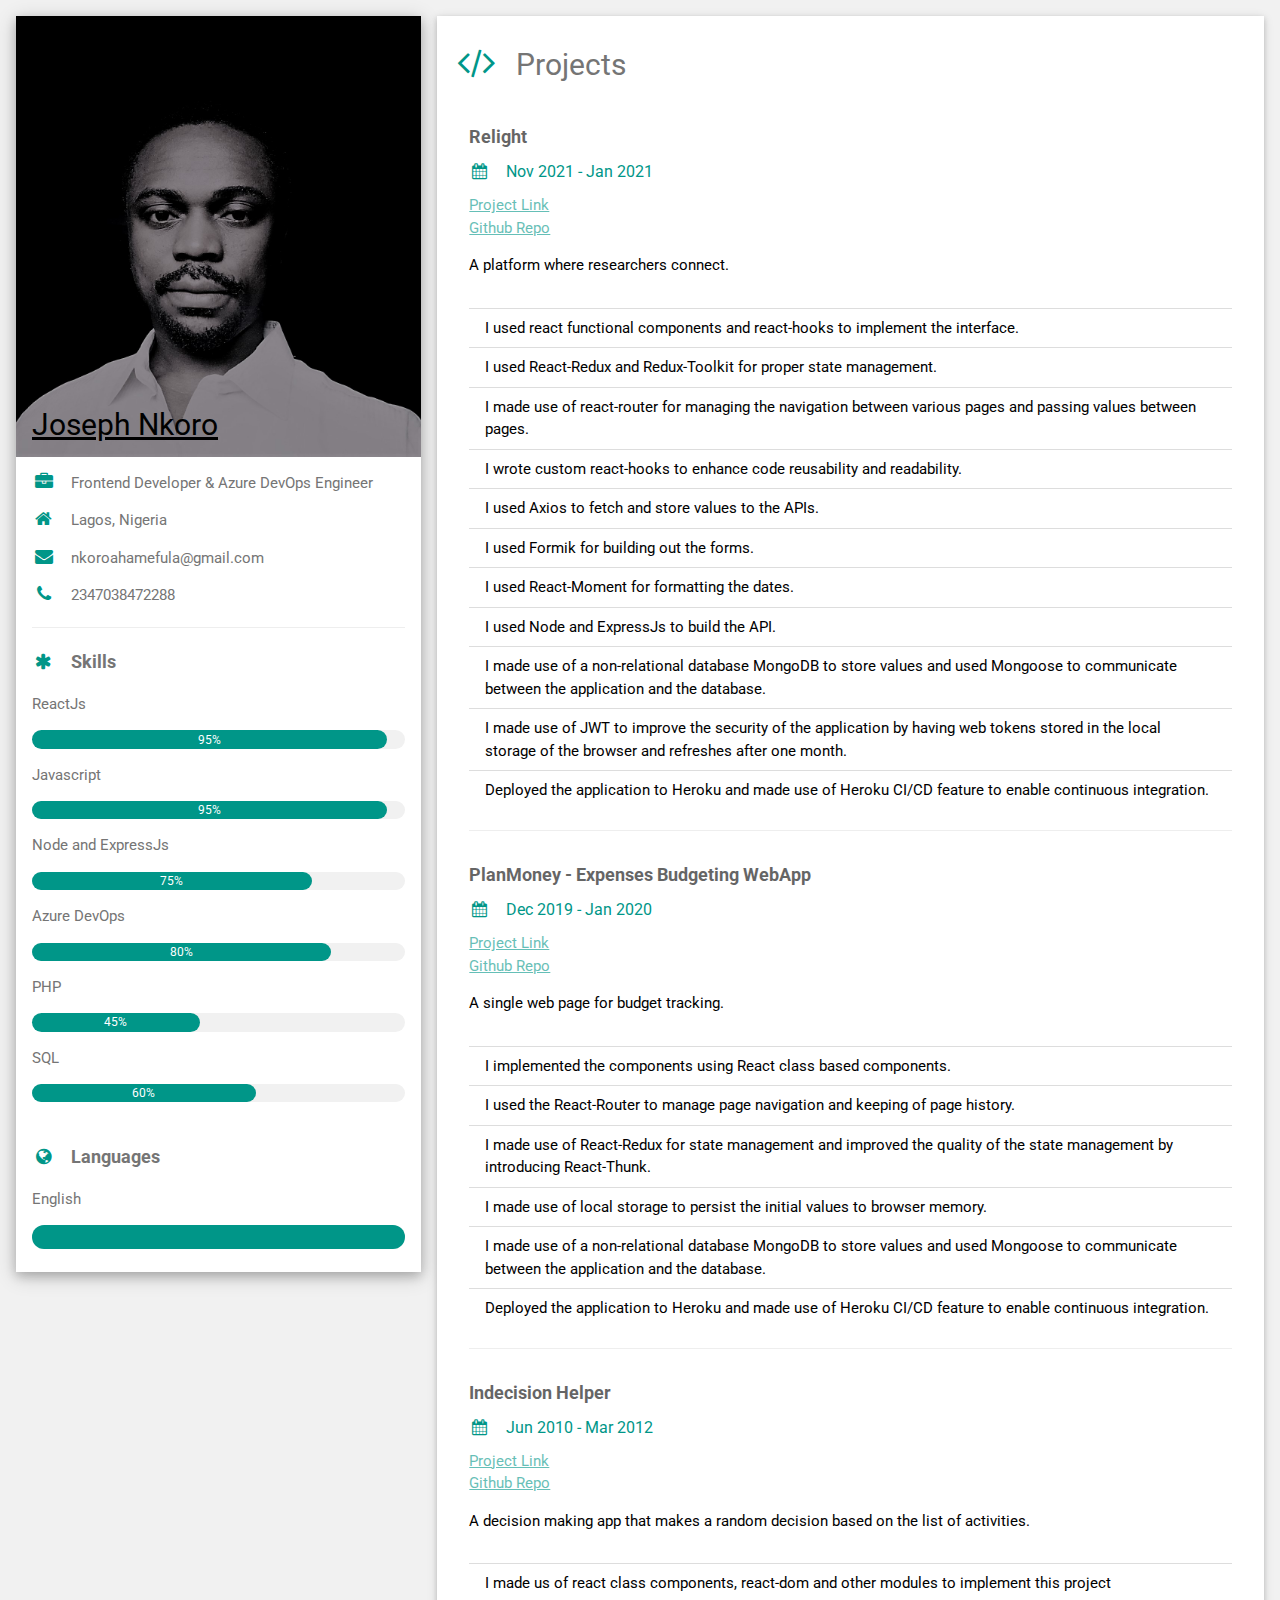
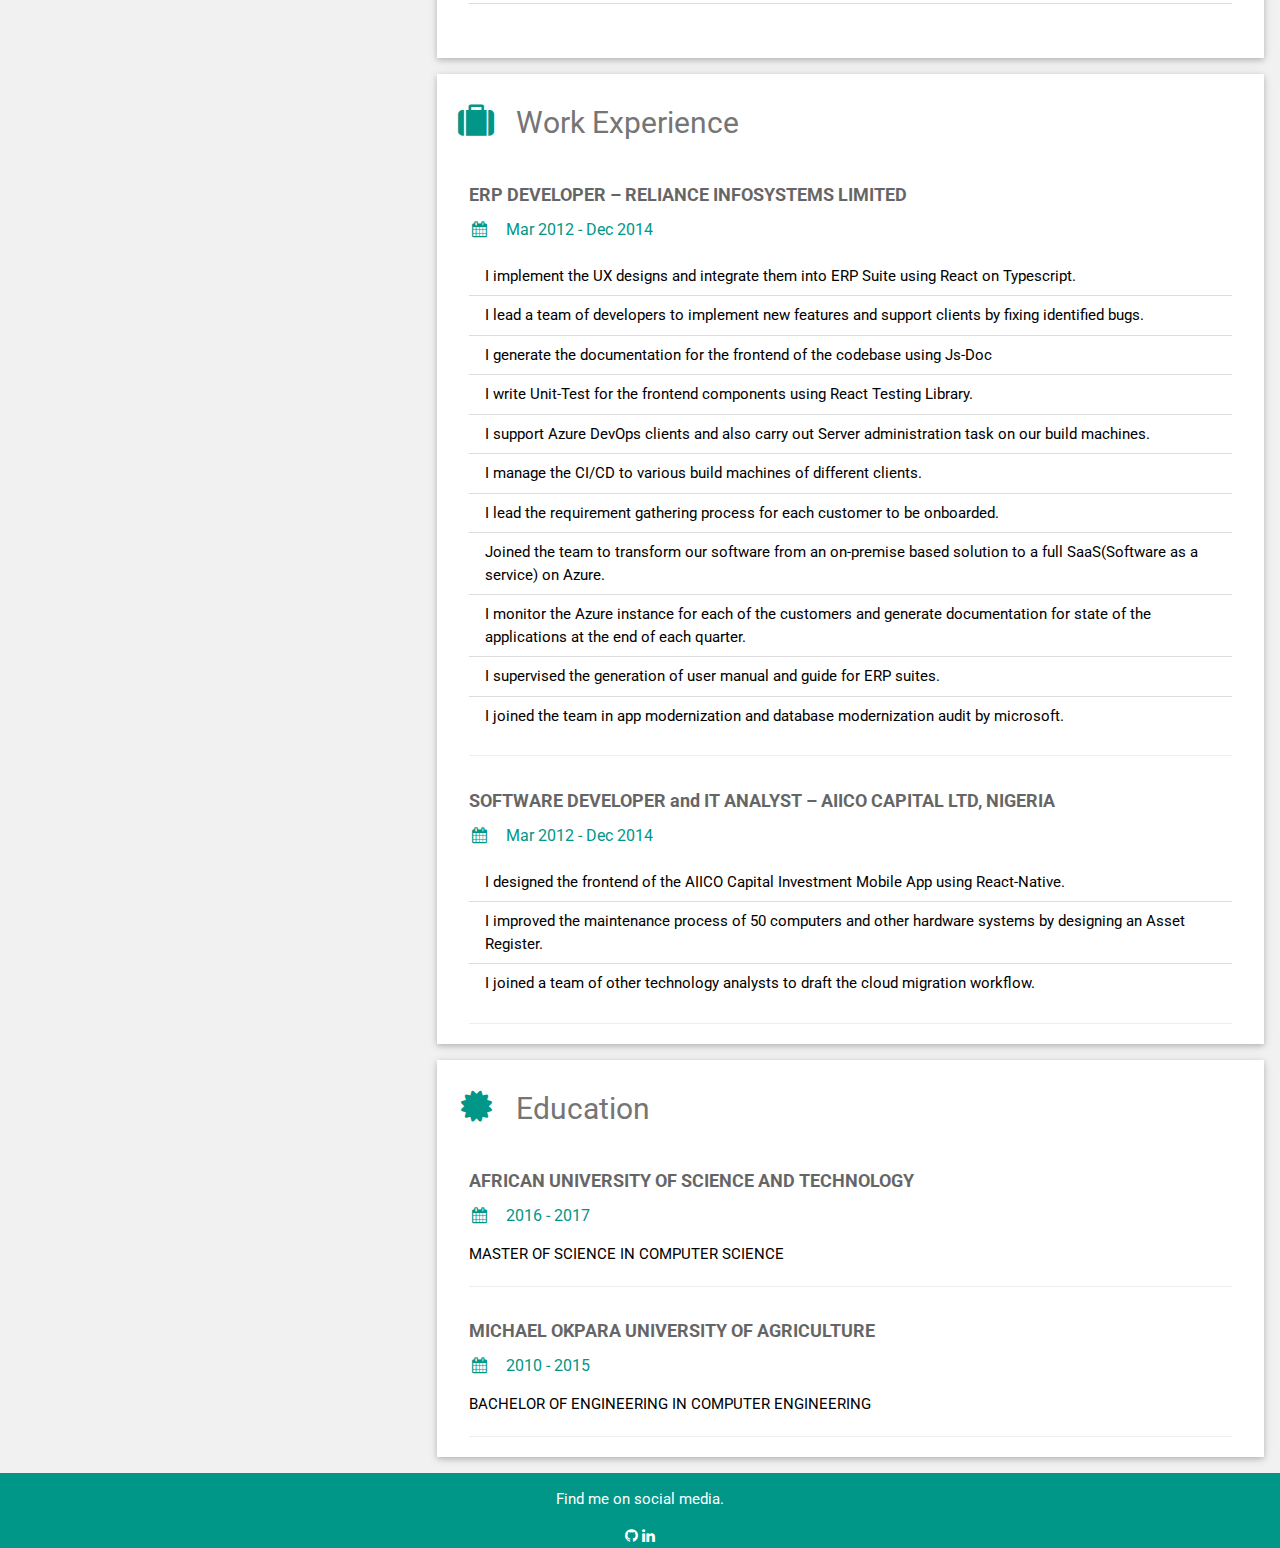
==== cv.html @ 9ff5b2dc "my profile page" ====
<!DOCTYPE html>
<html>
<title>Joseph Nkoro
</title>
<meta charset="UTF-8">
<meta name="viewport" content="width=device-width, initial-scale=1">
<link rel="icon" href="/images/rocks.jpg">
<link rel="stylesheet" href="https://www.w3schools.com/w3css/4/w3.css">
<link rel='stylesheet' href='https://fonts.googleapis.com/css?family=Roboto'>
<link rel="stylesheet" href="https://cdnjs.cloudflare.com/ajax/libs/font-awesome/4.7.0/css/font-awesome.min.css">
<style>
html,body,h1,h2,h3,h4,h5,h6 {font-family: "Roboto", sans-serif}
</style>
<body class="w3-light-grey">

<!-- Page Container -->
<div class="w3-content w3-margin-top" style="max-width:1400px;">

  <!-- The Grid -->
  <div class="w3-row-padding">
  
    <!-- Left Column -->
    <div class="w3-third">
      
      <div class="w3-white w3-text-grey w3-card-4">
        
        <div class="w3-display-container">
         
          <img src="images/man_smoke2.jpg" style="width:100%" alt="Avatar">
          <div class="w3-display-bottomleft w3-container w3-text-black">

            <a href="index.html"><h2>Joseph Nkoro</h2></a>
            
          </div>
        </div>
        <div class="w3-container">
          <p><i class="fa fa-briefcase fa-fw w3-margin-right w3-large w3-text-teal"></i>Frontend Developer &amp; Azure DevOps Engineer</p>
          <p><i class="fa fa-home fa-fw w3-margin-right w3-large w3-text-teal"></i>Lagos, Nigeria</p>
          <p><i class="fa fa-envelope fa-fw w3-margin-right w3-large w3-text-teal"></i>nkoroahamefula@gmail.com</p>
          <p><i class="fa fa-phone fa-fw w3-margin-right w3-large w3-text-teal"></i>2347038472288</p>
          <hr>

          <p class="w3-large"><b><i class="fa fa-asterisk fa-fw w3-margin-right w3-text-teal"></i>Skills</b></p>
          <p>ReactJs</p>
          <div class="w3-light-grey w3-round-xlarge w3-small">
            <div class="w3-container w3-center w3-round-xlarge w3-teal" style="width:95%">95%</div>
          </div>
          <p>Javascript</p>
          <div class="w3-light-grey w3-round-xlarge w3-small">
            <div class="w3-container w3-center w3-round-xlarge w3-teal" style="width:95%">
              <div class="w3-center w3-text-white">95%</div>
            </div>
          </div>
          <p>Node and ExpressJs</p>
          <div class="w3-light-grey w3-round-xlarge w3-small">
            <div class="w3-container w3-center w3-round-xlarge w3-teal" style="width:75%">75%</div>
          </div>
          <p>Azure DevOps</p>
          <div class="w3-light-grey w3-round-xlarge w3-small">
            <div class="w3-container w3-center w3-round-xlarge w3-teal" style="width:80%">80%</div>
          </div>
          <p>PHP</p>
          <div class="w3-light-grey w3-round-xlarge w3-small">
            <div class="w3-container w3-center w3-round-xlarge w3-teal" style="width:45%">45%</div>
          </div>
          <p>SQL</p>
          <div class="w3-light-grey w3-round-xlarge w3-small">
            <div class="w3-container w3-center w3-round-xlarge w3-teal" style="width:60%">60%</div>
          </div>
          <br>

          <p class="w3-large w3-text-theme"><b><i class="fa fa-globe fa-fw w3-margin-right w3-text-teal"></i>Languages</b></p>
          <p>English</p>
          <div class="w3-light-grey w3-round-xlarge">
            <div class="w3-round-xlarge w3-teal" style="height:24px;width:100%"></div>
          </div>
          <br>
        </div>
      </div><br>

    <!-- End Left Column -->
    </div>

    <!-- Right Column -->
    <div class="w3-twothird">

      <div class="w3-container w3-card w3-white w3-margin-bottom">
        <h2 class="w3-text-grey w3-padding-16"><i class="fa fa-code fa-fw w3-margin-right w3-xxlarge w3-text-teal"></i>Projects</h2>
        <div class="w3-container">
          <h5 class="w3-opacity"><b>Relight</b></h5>
          <h6 class="w3-text-teal"><i class="fa fa-calendar fa-fw w3-margin-right"></i>Nov 2021 - Jan 2021</h6>
          <div class="w3-text-teal w3-opacity"><a href="https://immense-lowlands-82195.herokuapp.com/">Project Link</a></div>
          <div class="w3-text-teal w3-opacity"><a href="https://github.com/nkorojoseph/RELIGHT">Github Repo</a></div>
          <p>
            A platform where researchers connect.
            <ul class="w3-ul w3">
              <li></li>
              <li> I used react functional components and react-hooks to implement the interface. </li>
              <li> I used React-Redux and Redux-Toolkit for proper state management. </li>
              <li> I made use of react-router for managing the navigation between various pages and passing values between pages. </li>
              <li> I wrote custom react-hooks to enhance code reusability and readability. </li>
              <li>  I used Axios to fetch and store values to the APIs. </li>
              <li> I used Formik for building out the forms. </li>
              <li>  I used React-Moment for formatting the dates. </li>
              <li> I used Node and ExpressJs to build the API. </li>
              <li> I made use of a non-relational database MongoDB to store values and used Mongoose to communicate between the
                application and the database. </li>
              <li> I made use of JWT to improve the security of the application by having web tokens stored in the local storage of the
                browser and refreshes after one month. </li>
            <li>   Deployed the application to Heroku and made use of Heroku CI/CD feature to enable continuous integration.</li>
            </ul>

          </p>
          <hr>
        </div>
        <div class="w3-container">
          <h5 class="w3-opacity"><b>PlanMoney - Expenses Budgeting WebApp</b></h5>
          <h6 class="w3-text-teal"><i class="fa fa-calendar fa-fw w3-margin-right"></i>Dec 2019 - Jan 2020</h6>
          <div class="w3-text-teal w3-opacity"><a href="https://planmoney.herokuapp.com/">Project Link</a></div>
          <div class="w3-text-teal w3-opacity"><a href="https://github.com/nkorojoseph/BUDIT">Github Repo</a></div>

          <p>
            A single web page for budget tracking. 
            <ul class="w3-ul w3">
              <li> </li>
              <li> I implemented the components using React class based components. </li>
              <li>  I used the React-Router to manage page navigation and keeping of page history. </li>
              <li> I made use of React-Redux for state management and improved the quality of the state management by introducing
                React-Thunk. </li>
              <li> I made use of local storage to persist the initial values to browser memory. </li>
              <li> I made use of a non-relational database MongoDB to store values and used Mongoose to communicate between the
                application and the database. </li>
              <li> Deployed the application to Heroku and made use of Heroku CI/CD feature to enable continuous integration. </li>
            </ul>
          </p>
          <hr>
        </div>
        <div class="w3-container">
          <h5 class="w3-opacity"><b>Indecision Helper</b></h5>
          <h6 class="w3-text-teal"><i class="fa fa-calendar fa-fw w3-margin-right"></i>Jun 2010 - Mar 2012</h6>
          <div class="w3-text-teal w3-opacity"><a href="https://decideme.herokuapp.com/">Project Link</a></div>
          <div class="w3-text-teal w3-opacity"><a href="https://github.com/nkorojoseph/indecision">Github Repo</a></div>
          <p>
            A decision making app that makes a random decision based on the list of activities.
            <ul class="w3-ul w3">
              <li> </li>
              <li> I made us of react class components, react-dom and other modules to implement this project</li>
              <li> </li>
            </ul>
          </p><br>
        </div>
      </div>
    
      <div class="w3-container w3-card w3-white w3-margin-bottom">
        <h2 class="w3-text-grey w3-padding-16"><i class="fa fa-suitcase fa-fw w3-margin-right w3-xxlarge w3-text-teal"></i>Work Experience</h2>
        
        <div class="w3-container">
          <h5 class="w3-opacity"><b>ERP DEVELOPER – RELIANCE INFOSYSTEMS LIMITED</b></h5>
          <h6 class="w3-text-teal"><i class="fa fa-calendar fa-fw w3-margin-right"></i>Mar 2012 - Dec 2014</h6>
          <p>
            <ul class="w3-ul w3">
              <li>  I implement the UX designs and integrate them into ERP Suite using React on Typescript.</li>
              <li>I lead a team of developers to implement new features and support clients by fixing identified bugs. </li>
              <li> I generate the documentation for the frontend of the codebase using Js-Doc </li>
              <li>  I write Unit-Test for the frontend components using React Testing Library. </li>
              <li> I support Azure DevOps clients and also carry out Server administration task on our build machines. </li>
              <li>I manage the CI/CD to various build machines of different clients. </li>
              <li>I lead the requirement gathering process for each customer to be onboarded. </li>
              <li> Joined the team to transform our software from an on-premise based solution to a full SaaS(Software as a
                service) on Azure.</li>
              <li>  I monitor the Azure instance for each of the customers and generate documentation for state of the
                applications at the end of each quarter.</li>
              <li>I supervised the generation of user manual and guide for ERP suites. </li>
              <li>  I joined the team in app modernization and database modernization audit by microsoft.</li>
            </ul>
          </p>
          <hr>
        </div>

        <div class="w3-container">
          <h5 class="w3-opacity"><b>SOFTWARE DEVELOPER and IT ANALYST – AIICO CAPITAL LTD, NIGERIA</b></h5>
          <h6 class="w3-text-teal"><i class="fa fa-calendar fa-fw w3-margin-right"></i>Mar 2012 - Dec 2014</h6>
          <p>
            <ul class="w3-ul w3">
              <li> I designed the frontend of the AIICO Capital Investment Mobile App using React-Native.</li>
              <li> I improved the maintenance process of 50 computers and other hardware systems by designing an Asset Register.  </li>
              <li> I joined a team of other technology analysts to draft the cloud migration workflow. </li>
            </ul>
          </p>
          <hr>
        </div>

        
        
      </div>

      <div class="w3-container w3-card w3-white">
        <h2 class="w3-text-grey w3-padding-16"><i class="fa fa-certificate fa-fw w3-margin-right w3-xxlarge w3-text-teal"></i>Education</h2>
        <div class="w3-container">
          <h5 class="w3-opacity"><b>AFRICAN UNIVERSITY OF SCIENCE AND TECHNOLOGY</b></h5>
          <h6 class="w3-text-teal"><i class="fa fa-calendar fa-fw w3-margin-right"></i>2016 - 2017</h6>
          <p>MASTER OF SCIENCE IN COMPUTER SCIENCE</p>
          <hr>
        </div>
        <div class="w3-container">
          <h5 class="w3-opacity"><b>MICHAEL OKPARA UNIVERSITY OF AGRICULTURE</b></h5>
          <h6 class="w3-text-teal"><i class="fa fa-calendar fa-fw w3-margin-right"></i>2010 - 2015</h6>
          <p>BACHELOR OF ENGINEERING IN COMPUTER ENGINEERING</p>
          <hr>
        </div>
        
      </div>

    <!-- End Right Column -->
    </div>
    
  <!-- End Grid -->
  </div>
  
  <!-- End Page Container -->
</div>

<footer class="w3-container w3-teal w3-center w3-margin-top">
  <p>Find me on social media.</p>
  <i class="fa fa-github w3-hover-opacity"></i>
  <i class="fa fa-linkedin w3-hover-opacity"></i>
</footer>

</body>
</html>
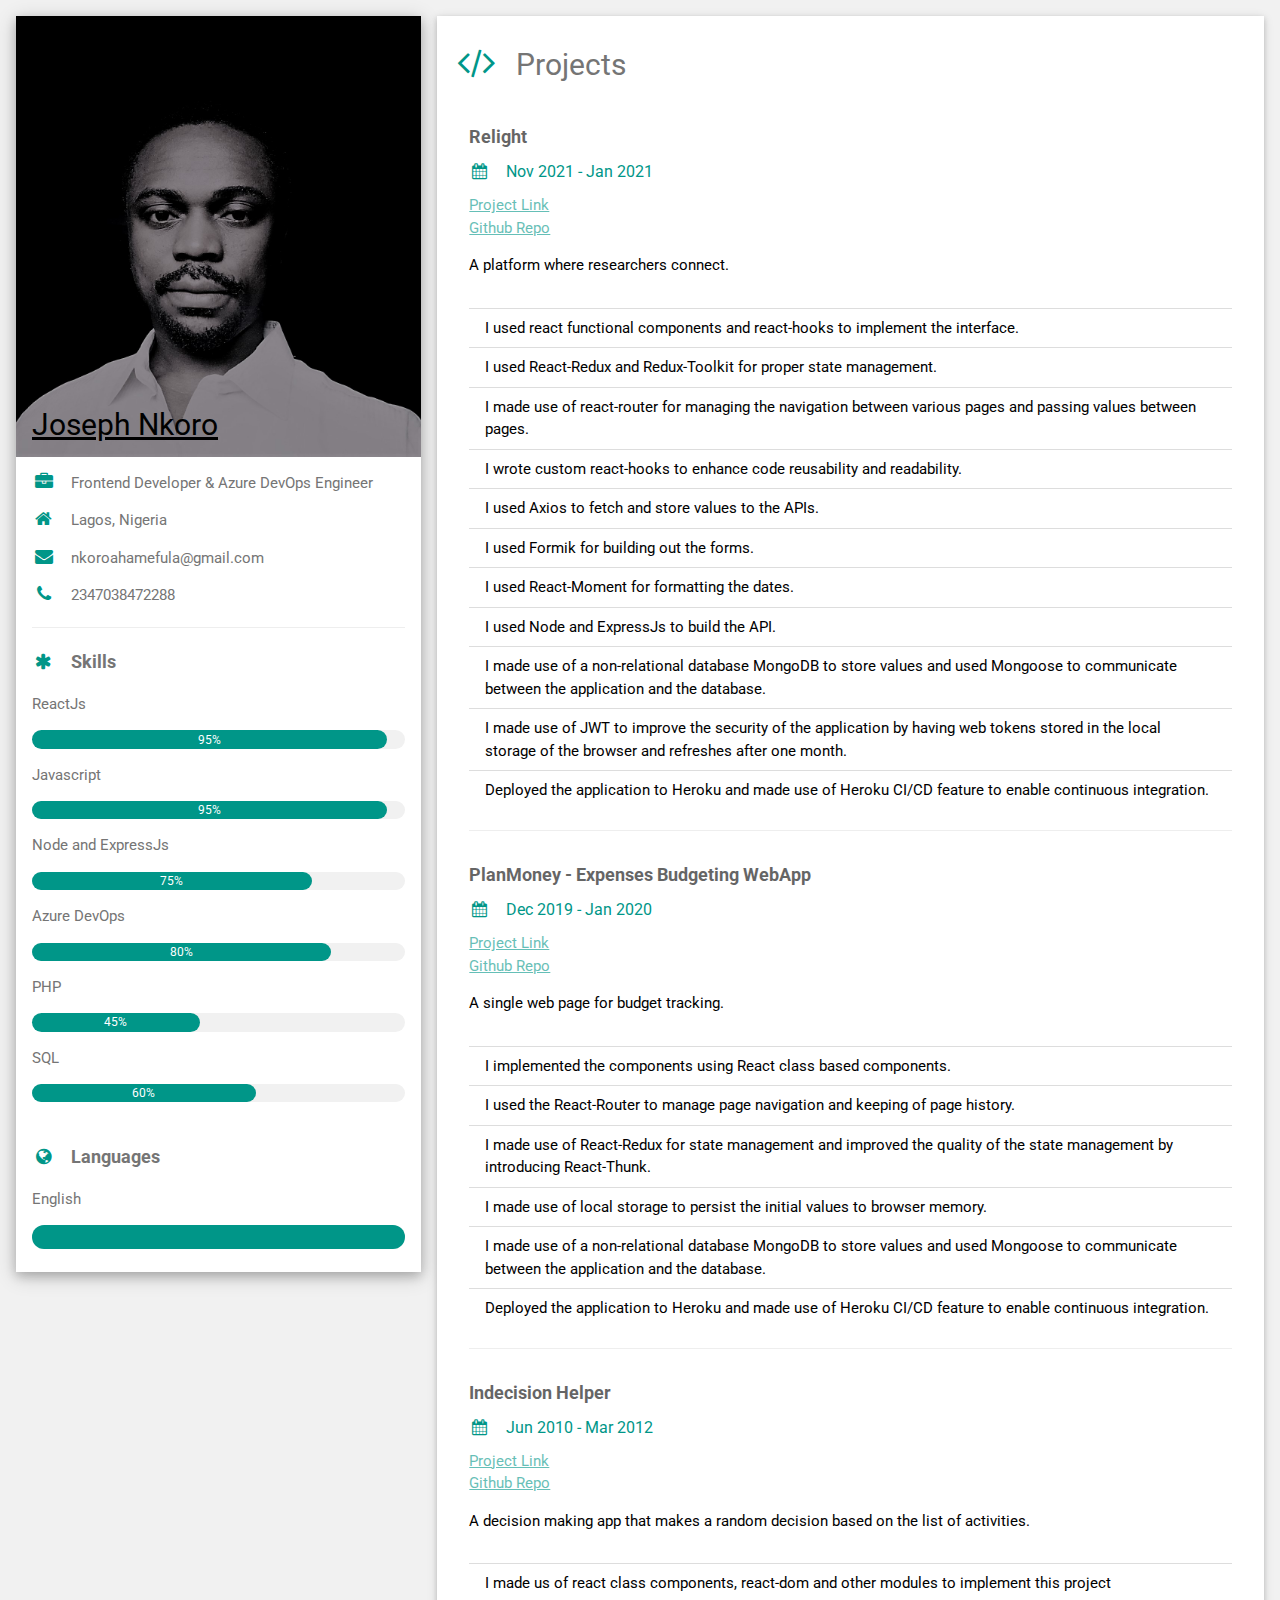
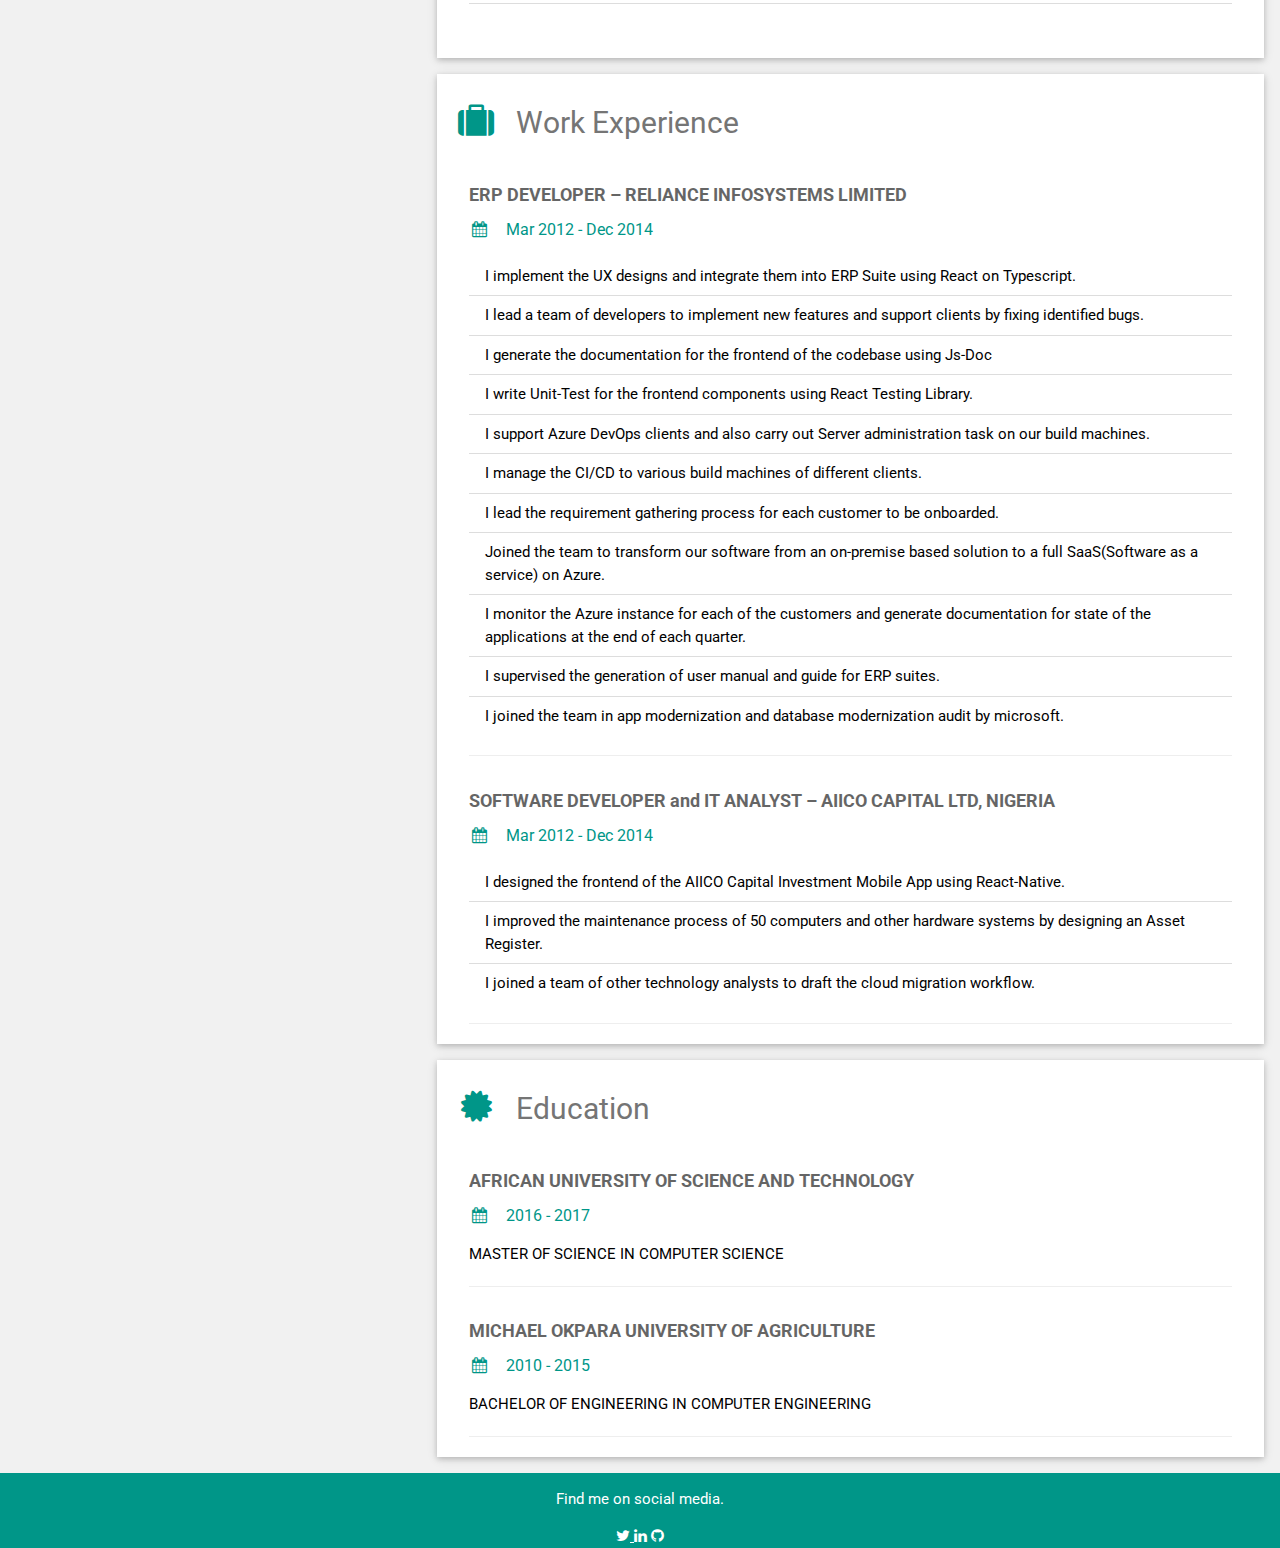
==== commit e5f55866: "my social media link" ====
--- a/cv.html
+++ b/cv.html
@@ -12,7 +12,7 @@
 html,body,h1,h2,h3,h4,h5,h6 {font-family: "Roboto", sans-serif}
 </style>
 <body class="w3-light-grey">
-
+  
 <!-- Page Container -->
 <div class="w3-content w3-margin-top" style="max-width:1400px;">
 
@@ -222,8 +222,10 @@
 
 <footer class="w3-container w3-teal w3-center w3-margin-top">
   <p>Find me on social media.</p>
-  <i class="fa fa-github w3-hover-opacity"></i>
-  <i class="fa fa-linkedin w3-hover-opacity"></i>
+ 
+  <a href="https://twitter.com/picklescloud"> <i class="fa fa-twitter w3-hover-opacity"></i> </a>
+  <a href="https://www.linkedin.com/in/nkoro-joseph/"><i class="fa fa-linkedin w3-hover-opacity"></i></a>
+  <a href="https://github.com/nkorojoseph"><i class="fa fa-github w3-hover-opacity"></i></a>
 </footer>
 
 </body>
